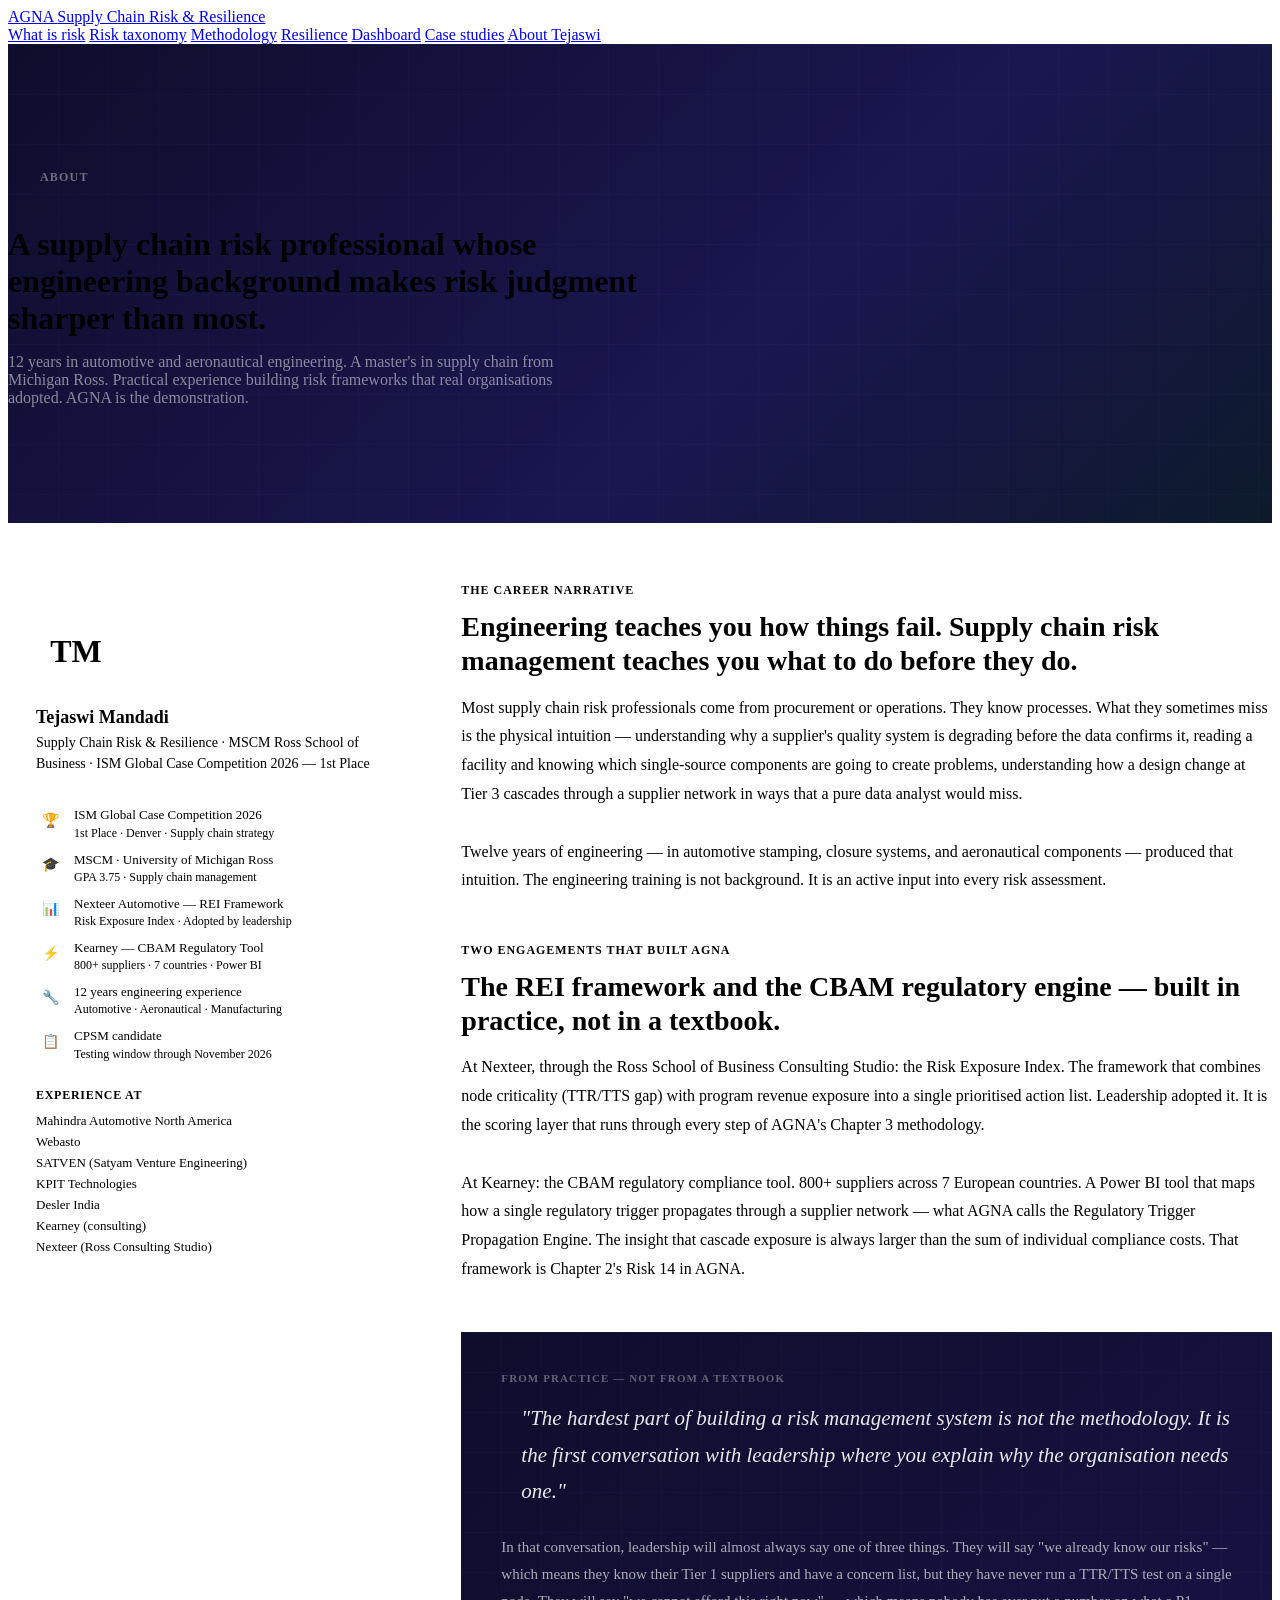
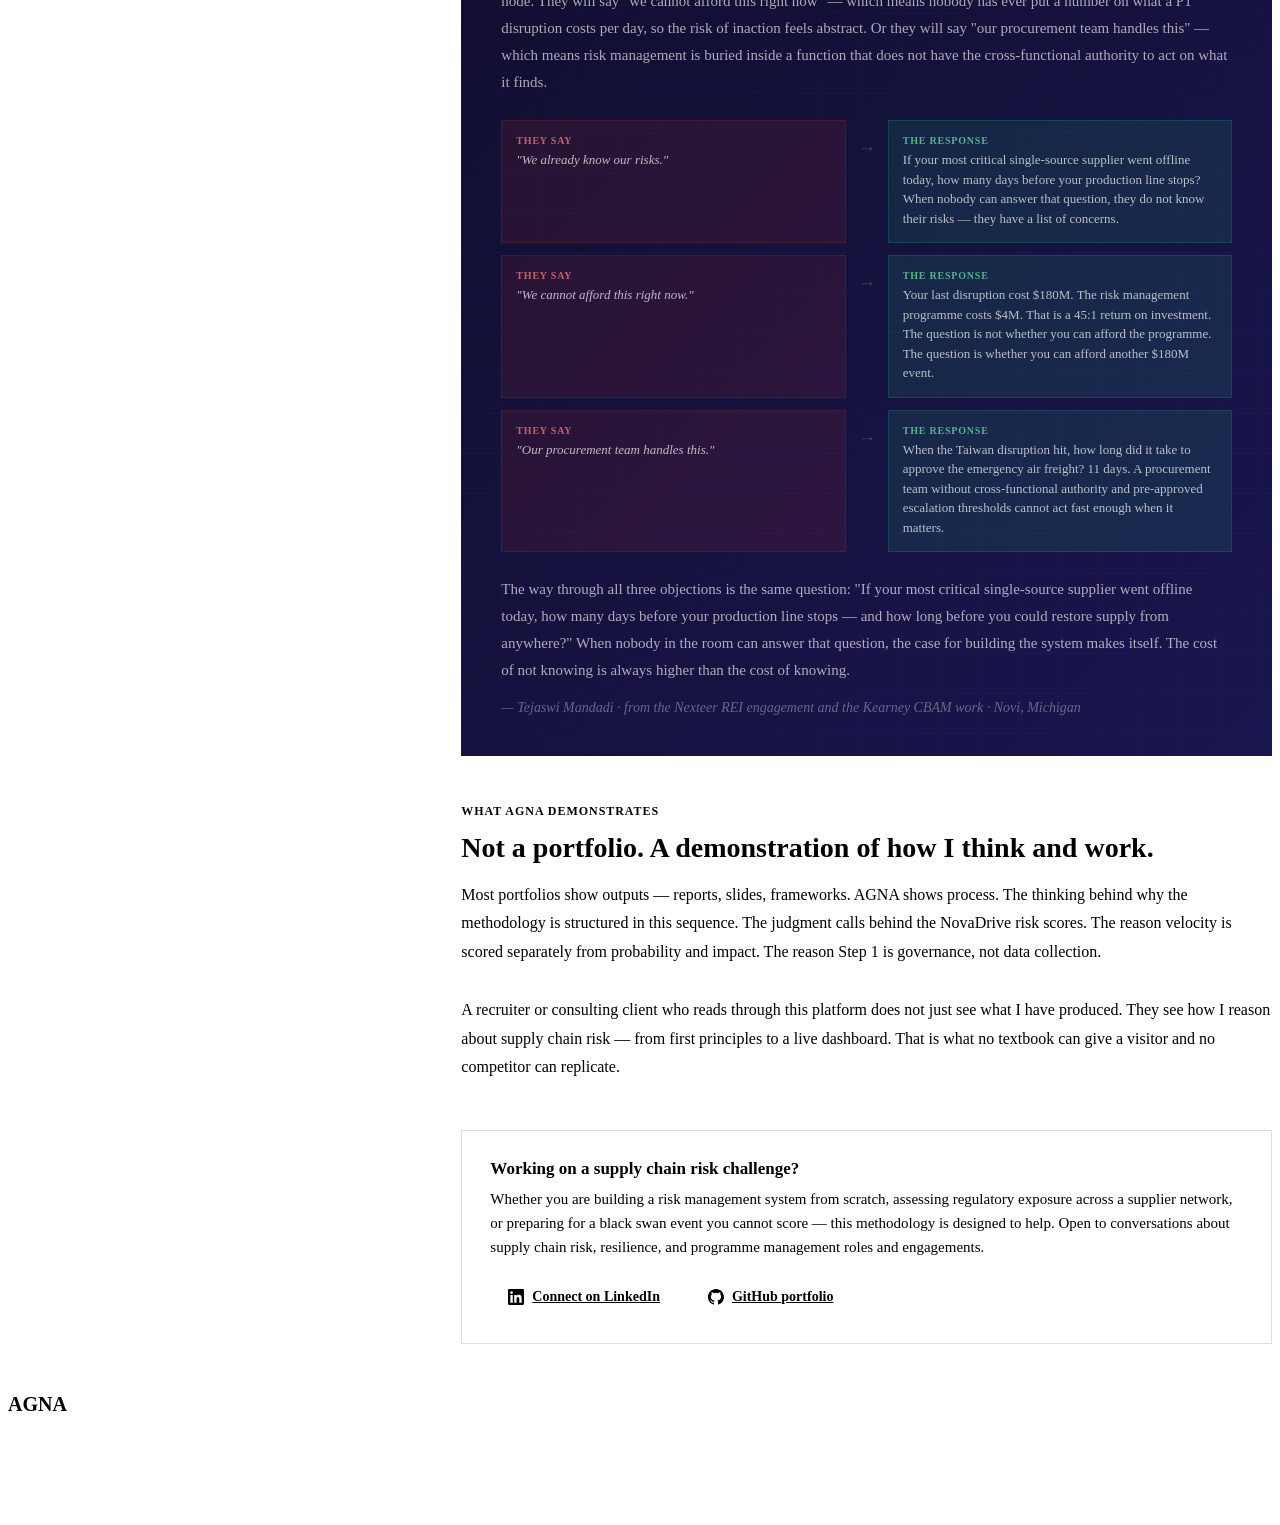
==== about.html @ 082e3479 "Add files via upload" ====
<!DOCTYPE html>
<html lang="en">
<head>
<meta charset="UTF-8">
<meta name="viewport" content="width=device-width, initial-scale=1.0">
<title>About Tejaswi — AGNA</title>
<link rel="preconnect" href="https://fonts.googleapis.com">
<link href="https://fonts.googleapis.com/css2?family=Inter:wght@300;400;500;600;700;800&display=swap" rel="stylesheet">
<link rel="stylesheet" href="../css/style.css">
<style>
.about-hero{background:linear-gradient(135deg,#0F0D2B 0%,#1A1650 60%,#0D1A2B 100%);padding:120px 0 100px;position:relative;overflow:hidden;}
.about-hero::before{content:'';position:absolute;inset:0;background-image:linear-gradient(rgba(83,74,183,0.06) 1px,transparent 1px),linear-gradient(90deg,rgba(83,74,183,0.06) 1px,transparent 1px);background-size:50px 50px;}
.about-layout{display:grid;grid-template-columns:1fr 2fr;gap:48px;align-items:start;}
.profile-card{background:var(--white);border:1px solid var(--border);border-radius:var(--radius-xl);padding:28px;position:sticky;top:80px;}
.profile-avatar{width:80px;height:80px;border-radius:50%;background:linear-gradient(135deg,var(--purple),var(--teal));display:flex;align-items:center;justify-content:center;font-size:2rem;font-weight:700;color:var(--white);margin-bottom:16px;}
.profile-name{font-size:1.125rem;font-weight:800;color:var(--gray-dk);margin-bottom:4px;}
.profile-title{font-size:0.875rem;color:var(--gray);margin-bottom:16px;line-height:1.5;}
.cred-item{display:flex;gap:10px;align-items:flex-start;margin-bottom:10px;}
.cred-icon{width:28px;height:28px;border-radius:var(--radius-sm);display:flex;align-items:center;justify-content:center;font-size:0.875rem;flex-shrink:0;}
.cred-text{font-size:0.8125rem;color:var(--gray-dk);line-height:1.4;}
.cred-sub{font-size:0.75rem;color:var(--gray);margin-top:1px;}
.content-section{margin-bottom:48px;}
.content-section-label{font-size:0.75rem;font-weight:700;letter-spacing:0.08em;text-transform:uppercase;color:var(--purple);margin-bottom:12px;}
.content-section-title{font-size:clamp(1.25rem,2.5vw,1.75rem);font-weight:700;color:var(--gray-dk);margin-bottom:16px;line-height:1.2;}
.content-body{font-size:1rem;color:var(--gray);line-height:1.8;}
.experience-block{background:linear-gradient(135deg,#0F0D2B,#1A1650);border-radius:var(--radius-xl);padding:40px;margin:48px 0;position:relative;overflow:hidden;}
.experience-block::before{content:'';position:absolute;inset:0;background-image:linear-gradient(rgba(83,74,183,0.06) 1px,transparent 1px),linear-gradient(90deg,rgba(83,74,183,0.06) 1px,transparent 1px);background-size:40px 40px;}
.exp-inner{position:relative;z-index:2;}
.exp-eyebrow{font-size:0.6875rem;font-weight:700;letter-spacing:0.1em;text-transform:uppercase;color:rgba(255,255,255,0.35);margin-bottom:16px;}
.exp-quote{font-size:clamp(1rem,2vw,1.3125rem);color:rgba(255,255,255,0.9);line-height:1.75;font-style:italic;margin-bottom:24px;border-left:3px solid var(--purple);padding-left:20px;}
.exp-body{font-size:0.9375rem;color:rgba(255,255,255,0.65);line-height:1.8;margin-bottom:16px;}
.exp-sig{font-size:0.875rem;color:rgba(255,255,255,0.35);font-style:italic;}
.objection-grid{display:grid;grid-template-columns:1fr;gap:12px;margin:24px 0;}
.obj-row{display:flex;gap:12px;}
.obj-q{flex:1;background:rgba(163,45,45,0.15);border:1px solid rgba(163,45,45,0.25);border-radius:var(--radius-md);padding:14px;}
.obj-q-label{font-size:0.625rem;font-weight:700;color:rgba(244,116,116,0.8);text-transform:uppercase;letter-spacing:0.08em;margin-bottom:4px;}
.obj-q-text{font-size:0.8125rem;color:rgba(255,255,255,0.7);font-style:italic;line-height:1.5;}
.obj-arrow{font-size:1.125rem;color:rgba(255,255,255,0.2);flex-shrink:0;margin-top:18px;}
.obj-a{flex:1;background:rgba(29,158,117,0.15);border:1px solid rgba(29,158,117,0.25);border-radius:var(--radius-md);padding:14px;}
.obj-a-label{font-size:0.625rem;font-weight:700;color:rgba(95,217,160,0.8);text-transform:uppercase;letter-spacing:0.08em;margin-bottom:4px;}
.obj-a-text{font-size:0.8125rem;color:rgba(255,255,255,0.7);line-height:1.5;}
.contact-card{background:var(--purple-lt);border:1px solid rgba(83,74,183,0.2);border-radius:var(--radius-lg);padding:28px;margin-top:32px;}
.contact-title{font-size:1.0625rem;font-weight:700;color:var(--purple-dk);margin-bottom:8px;}
.contact-body{font-size:0.9375rem;color:var(--purple);margin-bottom:20px;line-height:1.6;}
.contact-links{display:flex;gap:12px;flex-wrap:wrap;}
.contact-link{display:inline-flex;align-items:center;gap:8px;padding:10px 18px;border-radius:var(--radius-md);font-size:0.875rem;font-weight:600;transition:var(--transition);}
.contact-link-li{background:var(--purple);color:var(--white);}
.contact-link-li:hover{background:var(--purple-dk);color:var(--white);transform:translateY(-2px);}
.contact-link-gh{background:var(--white);color:var(--gray-dk);border:1px solid var(--border);}
.contact-link-gh:hover{background:var(--gray-lt);transform:translateY(-2px);}
@media(max-width:900px){.about-layout{grid-template-columns:1fr;}.profile-card{position:static;}}
@media(max-width:768px){.obj-row{flex-direction:column;}}
</style>
</head>
<body>
<nav class="nav">
  <div class="nav-inner">
    <a href="../index.html" class="nav-logo">AGNA <span>Supply Chain Risk & Resilience</span></a>
    <div class="nav-links">
      <a href="what-is-risk.html" class="nav-link">What is risk</a>
      <a href="risk-taxonomy.html" class="nav-link">Risk taxonomy</a>
      <a href="methodology.html" class="nav-link">Methodology</a>
      <a href="resilience.html" class="nav-link">Resilience</a>
      <a href="dashboard.html" class="nav-link">Dashboard</a>
      <a href="case-studies.html" class="nav-link">Case studies</a>
      <a href="about.html" class="nav-cta active" style="background:var(--purple-dk);">About Tejaswi</a>
    </div>
  </div>
</nav>

<div class="about-hero">
  <div class="container" style="position:relative;z-index:2;">
    <div style="display:inline-flex;align-items:center;gap:8px;font-size:0.75rem;font-weight:600;letter-spacing:0.1em;text-transform:uppercase;color:rgba(255,255,255,0.4);margin-bottom:20px;">
      <span style="width:24px;height:1px;background:var(--purple);display:inline-block;"></span>About<span style="width:24px;height:1px;background:var(--purple);display:inline-block;"></span>
    </div>
    <h1 class="headline" style="color:var(--white);margin-bottom:16px;max-width:640px;">A supply chain risk professional whose engineering background makes risk judgment sharper than most.</h1>
    <p class="body-lg" style="color:rgba(255,255,255,0.5);max-width:600px;">12 years in automotive and aeronautical engineering. A master's in supply chain from Michigan Ross. Practical experience building risk frameworks that real organisations adopted. AGNA is the demonstration.</p>
  </div>
</div>

<div class="section" style="padding-top:60px;">
<div class="container">
<div class="about-layout">

  <!-- Profile sidebar -->
  <div>
    <div class="profile-card">
      <div class="profile-avatar">TM</div>
      <div class="profile-name">Tejaswi Mandadi</div>
      <div class="profile-title">Supply Chain Risk & Resilience · MSCM Ross School of Business · ISM Global Case Competition 2026 — 1st Place</div>

      <div style="border-top:1px solid var(--border);padding-top:16px;margin-bottom:4px;">
        <div class="cred-item">
          <div class="cred-icon" style="background:var(--purple-lt);">🏆</div>
          <div><div class="cred-text">ISM Global Case Competition 2026</div><div class="cred-sub">1st Place · Denver · Supply chain strategy</div></div>
        </div>
        <div class="cred-item">
          <div class="cred-icon" style="background:var(--blue-lt);">🎓</div>
          <div><div class="cred-text">MSCM · University of Michigan Ross</div><div class="cred-sub">GPA 3.75 · Supply chain management</div></div>
        </div>
        <div class="cred-item">
          <div class="cred-icon" style="background:var(--teal-lt);">📊</div>
          <div><div class="cred-text">Nexteer Automotive — REI Framework</div><div class="cred-sub">Risk Exposure Index · Adopted by leadership</div></div>
        </div>
        <div class="cred-item">
          <div class="cred-icon" style="background:var(--amber-lt);">⚡</div>
          <div><div class="cred-text">Kearney — CBAM Regulatory Tool</div><div class="cred-sub">800+ suppliers · 7 countries · Power BI</div></div>
        </div>
        <div class="cred-item">
          <div class="cred-icon" style="background:var(--coral-lt);">🔧</div>
          <div><div class="cred-text">12 years engineering experience</div><div class="cred-sub">Automotive · Aeronautical · Manufacturing</div></div>
        </div>
        <div class="cred-item">
          <div class="cred-icon" style="background:var(--gray-lt);">📋</div>
          <div><div class="cred-text">CPSM candidate</div><div class="cred-sub">Testing window through November 2026</div></div>
        </div>
      </div>

      <div style="border-top:1px solid var(--border);padding-top:16px;margin-top:4px;">
        <div style="font-size:0.75rem;font-weight:600;letter-spacing:0.06em;text-transform:uppercase;color:var(--gray);margin-bottom:10px;">Experience at</div>
        <div style="display:flex;flex-direction:column;gap:5px;">
          <div style="font-size:0.8125rem;color:var(--gray-dk);">Mahindra Automotive North America</div>
          <div style="font-size:0.8125rem;color:var(--gray-dk);">Webasto</div>
          <div style="font-size:0.8125rem;color:var(--gray-dk);">SATVEN (Satyam Venture Engineering)</div>
          <div style="font-size:0.8125rem;color:var(--gray-dk);">KPIT Technologies</div>
          <div style="font-size:0.8125rem;color:var(--gray-dk);">Desler India</div>
          <div style="font-size:0.8125rem;color:var(--purple);">Kearney (consulting)</div>
          <div style="font-size:0.8125rem;color:var(--purple);">Nexteer (Ross Consulting Studio)</div>
        </div>
      </div>
    </div>
  </div>

  <!-- Main content -->
  <div>
    <div class="content-section fade-up">
      <div class="content-section-label">The career narrative</div>
      <div class="content-section-title">Engineering teaches you how things fail. Supply chain risk management teaches you what to do before they do.</div>
      <div class="content-body">
        Most supply chain risk professionals come from procurement or operations. They know processes. What they sometimes miss is the physical intuition — understanding why a supplier's quality system is degrading before the data confirms it, reading a facility and knowing which single-source components are going to create problems, understanding how a design change at Tier 3 cascades through a supplier network in ways that a pure data analyst would miss.<br><br>
        Twelve years of engineering — in automotive stamping, closure systems, and aeronautical components — produced that intuition. The engineering training is not background. It is an active input into every risk assessment.
      </div>
    </div>

    <div class="content-section fade-up" data-delay="100">
      <div class="content-section-label">Two engagements that built AGNA</div>
      <div class="content-section-title">The REI framework and the CBAM regulatory engine — built in practice, not in a textbook.</div>
      <div class="content-body">
        At Nexteer, through the Ross School of Business Consulting Studio: the Risk Exposure Index. The framework that combines node criticality (TTR/TTS gap) with program revenue exposure into a single prioritised action list. Leadership adopted it. It is the scoring layer that runs through every step of AGNA's Chapter 3 methodology.<br><br>
        At Kearney: the CBAM regulatory compliance tool. 800+ suppliers across 7 European countries. A Power BI tool that maps how a single regulatory trigger propagates through a supplier network — what AGNA calls the Regulatory Trigger Propagation Engine. The insight that cascade exposure is always larger than the sum of individual compliance costs. That framework is Chapter 2's Risk 14 in AGNA.
      </div>
    </div>

    <!-- The experience section — your voice -->
    <div class="experience-block fade-up" data-delay="200">
      <div class="exp-inner">
        <div class="exp-eyebrow">From practice — not from a textbook</div>
        <div class="exp-quote">"The hardest part of building a risk management system is not the methodology. It is the first conversation with leadership where you explain why the organisation needs one."</div>
        <div class="exp-body">
          In that conversation, leadership will almost always say one of three things. They will say "we already know our risks" — which means they know their Tier 1 suppliers and have a concern list, but they have never run a TTR/TTS test on a single node. They will say "we cannot afford this right now" — which means nobody has ever put a number on what a P1 disruption costs per day, so the risk of inaction feels abstract. Or they will say "our procurement team handles this" — which means risk management is buried inside a function that does not have the cross-functional authority to act on what it finds.
        </div>

        <div class="objection-grid">
          <div class="obj-row">
            <div class="obj-q"><div class="obj-q-label">They say</div><div class="obj-q-text">"We already know our risks."</div></div>
            <div class="obj-arrow">→</div>
            <div class="obj-a"><div class="obj-a-label">The response</div><div class="obj-a-text">If your most critical single-source supplier went offline today, how many days before your production line stops? When nobody can answer that question, they do not know their risks — they have a list of concerns.</div></div>
          </div>
          <div class="obj-row">
            <div class="obj-q"><div class="obj-q-label">They say</div><div class="obj-q-text">"We cannot afford this right now."</div></div>
            <div class="obj-arrow">→</div>
            <div class="obj-a"><div class="obj-a-label">The response</div><div class="obj-a-text">Your last disruption cost $180M. The risk management programme costs $4M. That is a 45:1 return on investment. The question is not whether you can afford the programme. The question is whether you can afford another $180M event.</div></div>
          </div>
          <div class="obj-row">
            <div class="obj-q"><div class="obj-q-label">They say</div><div class="obj-q-text">"Our procurement team handles this."</div></div>
            <div class="obj-arrow">→</div>
            <div class="obj-a"><div class="obj-a-label">The response</div><div class="obj-a-text">When the Taiwan disruption hit, how long did it take to approve the emergency air freight? 11 days. A procurement team without cross-functional authority and pre-approved escalation thresholds cannot act fast enough when it matters.</div></div>
          </div>
        </div>

        <div class="exp-body">
          The way through all three objections is the same question: "If your most critical single-source supplier went offline today, how many days before your production line stops — and how long before you could restore supply from anywhere?" When nobody in the room can answer that question, the case for building the system makes itself. The cost of not knowing is always higher than the cost of knowing.
        </div>
        <div class="exp-sig">— Tejaswi Mandadi · from the Nexteer REI engagement and the Kearney CBAM work · Novi, Michigan</div>
      </div>
    </div>

    <!-- What AGNA demonstrates -->
    <div class="content-section fade-up">
      <div class="content-section-label">What AGNA demonstrates</div>
      <div class="content-section-title">Not a portfolio. A demonstration of how I think and work.</div>
      <div class="content-body">
        Most portfolios show outputs — reports, slides, frameworks. AGNA shows process. The thinking behind why the methodology is structured in this sequence. The judgment calls behind the NovaDrive risk scores. The reason velocity is scored separately from probability and impact. The reason Step 1 is governance, not data collection.<br><br>
        A recruiter or consulting client who reads through this platform does not just see what I have produced. They see how I reason about supply chain risk — from first principles to a live dashboard. That is what no textbook can give a visitor and no competitor can replicate.
      </div>
    </div>

    <!-- Contact -->
    <div class="contact-card fade-up">
      <div class="contact-title">Working on a supply chain risk challenge?</div>
      <div class="contact-body">Whether you are building a risk management system from scratch, assessing regulatory exposure across a supplier network, or preparing for a black swan event you cannot score — this methodology is designed to help. Open to conversations about supply chain risk, resilience, and programme management roles and engagements.</div>
      <div class="contact-links">
        <a href="https://www.linkedin.com/in/tejaswimandadi" target="_blank" class="contact-link contact-link-li">
          <svg width="16" height="16" viewBox="0 0 24 24" fill="currentColor"><path d="M20.447 20.452h-3.554v-5.569c0-1.328-.027-3.037-1.852-3.037-1.853 0-2.136 1.445-2.136 2.939v5.667H9.351V9h3.414v1.561h.046c.477-.9 1.637-1.85 3.37-1.85 3.601 0 4.267 2.37 4.267 5.455v6.286zM5.337 7.433c-1.144 0-2.063-.926-2.063-2.065 0-1.138.92-2.063 2.063-2.063 1.14 0 2.064.925 2.064 2.063 0 1.139-.925 2.065-2.064 2.065zm1.782 13.019H3.555V9h3.564v11.452zM22.225 0H1.771C.792 0 0 .774 0 1.729v20.542C0 23.227.792 24 1.771 24h20.451C23.2 24 24 23.227 24 22.271V1.729C24 .774 23.2 0 22.222 0h.003z"/></svg>
          Connect on LinkedIn
        </a>
        <a href="https://tejaswismandadi.github.io" target="_blank" class="contact-link contact-link-gh">
          <svg width="16" height="16" viewBox="0 0 24 24" fill="currentColor"><path d="M12 0C5.374 0 0 5.373 0 12c0 5.302 3.438 9.8 8.207 11.387.599.111.793-.261.793-.577v-2.234c-3.338.726-4.033-1.416-4.033-1.416-.546-1.387-1.333-1.756-1.333-1.756-1.089-.745.083-.729.083-.729 1.205.084 1.839 1.237 1.839 1.237 1.07 1.834 2.807 1.304 3.492.997.107-.775.418-1.305.762-1.604-2.665-.305-5.467-1.334-5.467-5.931 0-1.311.469-2.381 1.236-3.221-.124-.303-.535-1.524.117-3.176 0 0 1.008-.322 3.301 1.23A11.509 11.509 0 0112 5.803c1.02.005 2.047.138 3.006.404 2.291-1.552 3.297-1.23 3.297-1.23.653 1.653.242 2.874.118 3.176.77.84 1.235 1.911 1.235 3.221 0 4.609-2.807 5.624-5.479 5.921.43.372.823 1.102.823 2.222v3.293c0 .319.192.694.801.576C20.566 21.797 24 17.3 24 12c0-6.627-5.373-12-12-12z"/></svg>
          GitHub portfolio
        </a>
      </div>
    </div>

  </div>
</div>
</div>
</div>

<footer style="background:var(--black);padding:48px 0;border-top:1px solid rgba(255,255,255,0.06);">
  <div class="container">
    <div class="flex-between" style="flex-wrap:wrap;gap:24px;">
      <div>
        <div style="font-size:1.25rem;font-weight:800;color:var(--white);margin-bottom:6px;">AGNA</div>
        <div style="font-size:0.875rem;color:rgba(255,255,255,0.35);">Supply Chain Risk & Resilience Methodology · Tejaswi Mandadi</div>
      </div>
      <div style="display:flex;gap:24px;flex-wrap:wrap;">
        <a href="what-is-risk.html" style="font-size:0.875rem;color:rgba(255,255,255,0.4);">What is risk</a>
        <a href="risk-taxonomy.html" style="font-size:0.875rem;color:rgba(255,255,255,0.4);">Risk taxonomy</a>
        <a href="methodology.html" style="font-size:0.875rem;color:rgba(255,255,255,0.4);">Methodology</a>
        <a href="resilience.html" style="font-size:0.875rem;color:rgba(255,255,255,0.4);">Resilience</a>
        <a href="dashboard.html" style="font-size:0.875rem;color:rgba(255,255,255,0.4);">Dashboard</a>
        <a href="case-studies.html" style="font-size:0.875rem;color:rgba(255,255,255,0.4);">Case studies</a>
      </div>
      <div style="font-size:0.75rem;color:rgba(255,255,255,0.2);">© 2026 · tejaswismandadi.github.io</div>
    </div>
  </div>
</footer>

<script src="../js/main.js"></script>
</body>
</html>
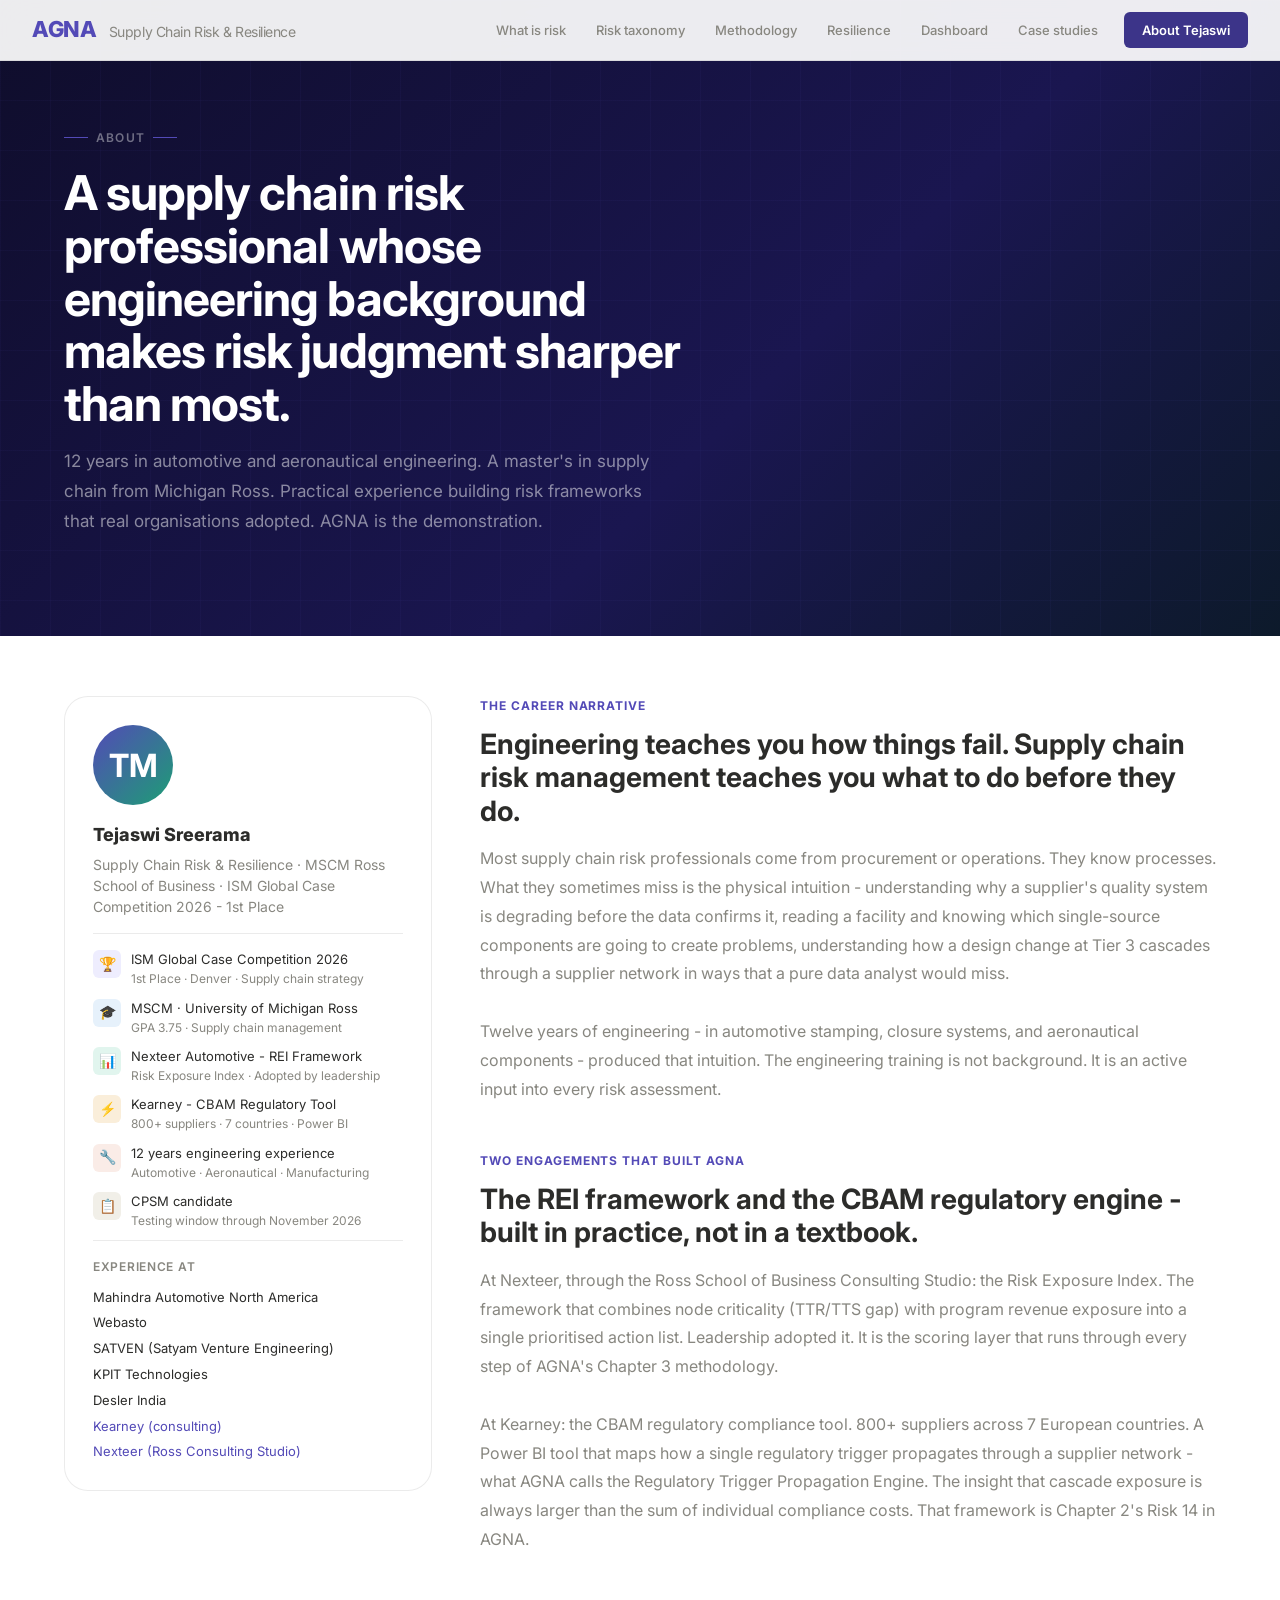
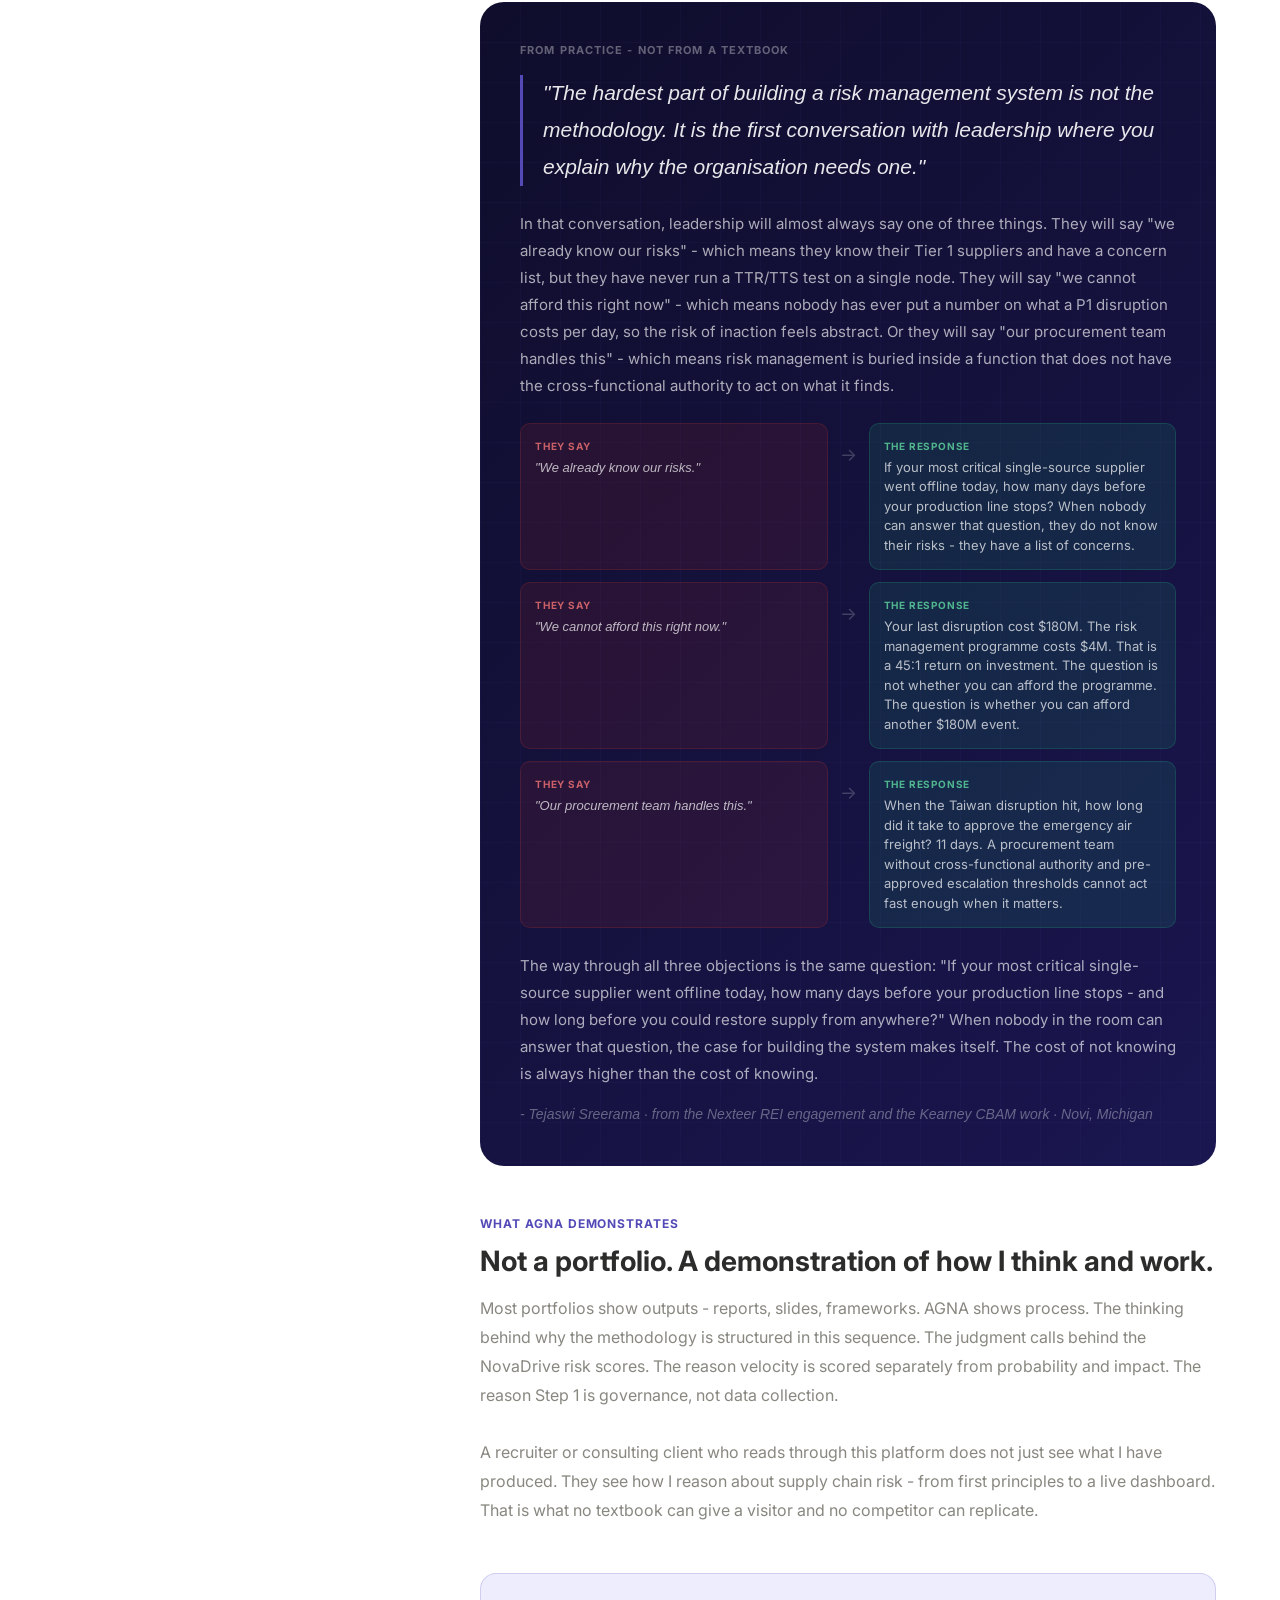
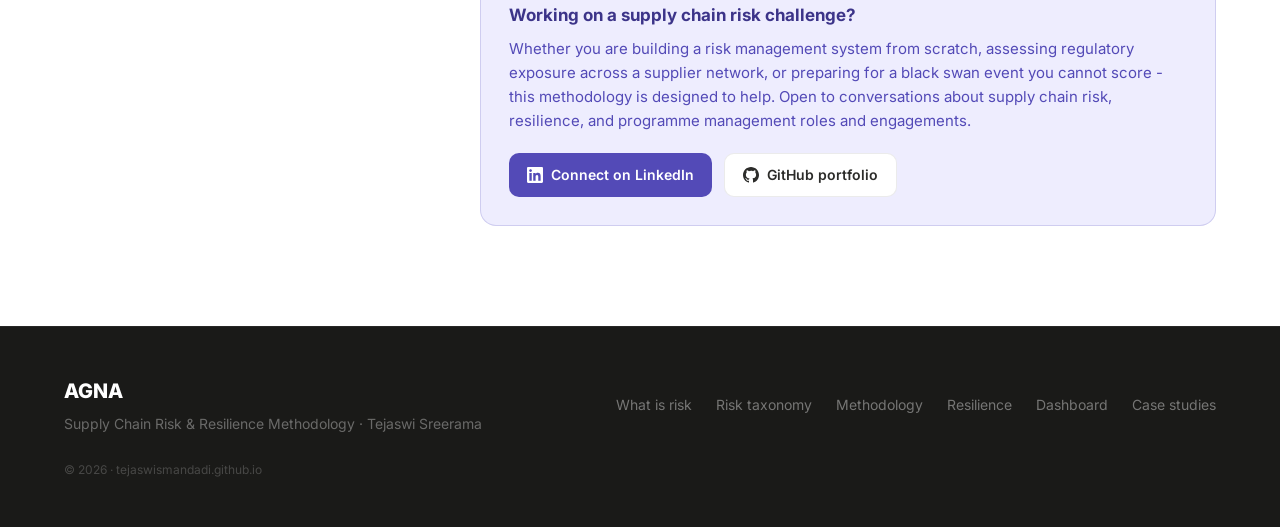
==== commit ffd7361f: "Add files via upload" ====
--- a/about.html
+++ b/about.html
@@ -3,10 +3,10 @@
 <head>
 <meta charset="UTF-8">
 <meta name="viewport" content="width=device-width, initial-scale=1.0">
-<title>About Tejaswi — AGNA</title>
+<title>About Tejaswi - AGNA</title>
 <link rel="preconnect" href="https://fonts.googleapis.com">
 <link href="https://fonts.googleapis.com/css2?family=Inter:wght@300;400;500;600;700;800&display=swap" rel="stylesheet">
-<link rel="stylesheet" href="../css/style.css">
+<link rel="stylesheet" href="style.css">
 <style>
 .about-hero{background:linear-gradient(135deg,#0F0D2B 0%,#1A1650 60%,#0D1A2B 100%);padding:120px 0 100px;position:relative;overflow:hidden;}
 .about-hero::before{content:'';position:absolute;inset:0;background-image:linear-gradient(rgba(83,74,183,0.06) 1px,transparent 1px),linear-gradient(90deg,rgba(83,74,183,0.06) 1px,transparent 1px);background-size:50px 50px;}
@@ -55,7 +55,7 @@
 <body>
 <nav class="nav">
   <div class="nav-inner">
-    <a href="../index.html" class="nav-logo">AGNA <span>Supply Chain Risk & Resilience</span></a>
+    <a href="index.html" class="nav-logo">AGNA <span>Supply Chain Risk & Resilience</span></a>
     <div class="nav-links">
       <a href="what-is-risk.html" class="nav-link">What is risk</a>
       <a href="risk-taxonomy.html" class="nav-link">Risk taxonomy</a>
@@ -86,8 +86,8 @@
   <div>
     <div class="profile-card">
       <div class="profile-avatar">TM</div>
-      <div class="profile-name">Tejaswi Mandadi</div>
-      <div class="profile-title">Supply Chain Risk & Resilience · MSCM Ross School of Business · ISM Global Case Competition 2026 — 1st Place</div>
+      <div class="profile-name">Tejaswi Sreerama</div>
+      <div class="profile-title">Supply Chain Risk & Resilience · MSCM Ross School of Business · ISM Global Case Competition 2026 - 1st Place</div>
 
       <div style="border-top:1px solid var(--border);padding-top:16px;margin-bottom:4px;">
         <div class="cred-item">
@@ -100,11 +100,11 @@
         </div>
         <div class="cred-item">
           <div class="cred-icon" style="background:var(--teal-lt);">📊</div>
-          <div><div class="cred-text">Nexteer Automotive — REI Framework</div><div class="cred-sub">Risk Exposure Index · Adopted by leadership</div></div>
+          <div><div class="cred-text">Nexteer Automotive - REI Framework</div><div class="cred-sub">Risk Exposure Index · Adopted by leadership</div></div>
         </div>
         <div class="cred-item">
           <div class="cred-icon" style="background:var(--amber-lt);">⚡</div>
-          <div><div class="cred-text">Kearney — CBAM Regulatory Tool</div><div class="cred-sub">800+ suppliers · 7 countries · Power BI</div></div>
+          <div><div class="cred-text">Kearney - CBAM Regulatory Tool</div><div class="cred-sub">800+ suppliers · 7 countries · Power BI</div></div>
         </div>
         <div class="cred-item">
           <div class="cred-icon" style="background:var(--coral-lt);">🔧</div>
@@ -137,34 +137,34 @@
       <div class="content-section-label">The career narrative</div>
       <div class="content-section-title">Engineering teaches you how things fail. Supply chain risk management teaches you what to do before they do.</div>
       <div class="content-body">
-        Most supply chain risk professionals come from procurement or operations. They know processes. What they sometimes miss is the physical intuition — understanding why a supplier's quality system is degrading before the data confirms it, reading a facility and knowing which single-source components are going to create problems, understanding how a design change at Tier 3 cascades through a supplier network in ways that a pure data analyst would miss.<br><br>
-        Twelve years of engineering — in automotive stamping, closure systems, and aeronautical components — produced that intuition. The engineering training is not background. It is an active input into every risk assessment.
+        Most supply chain risk professionals come from procurement or operations. They know processes. What they sometimes miss is the physical intuition - understanding why a supplier's quality system is degrading before the data confirms it, reading a facility and knowing which single-source components are going to create problems, understanding how a design change at Tier 3 cascades through a supplier network in ways that a pure data analyst would miss.<br><br>
+        Twelve years of engineering - in automotive stamping, closure systems, and aeronautical components - produced that intuition. The engineering training is not background. It is an active input into every risk assessment.
       </div>
     </div>
 
     <div class="content-section fade-up" data-delay="100">
       <div class="content-section-label">Two engagements that built AGNA</div>
-      <div class="content-section-title">The REI framework and the CBAM regulatory engine — built in practice, not in a textbook.</div>
+      <div class="content-section-title">The REI framework and the CBAM regulatory engine - built in practice, not in a textbook.</div>
       <div class="content-body">
         At Nexteer, through the Ross School of Business Consulting Studio: the Risk Exposure Index. The framework that combines node criticality (TTR/TTS gap) with program revenue exposure into a single prioritised action list. Leadership adopted it. It is the scoring layer that runs through every step of AGNA's Chapter 3 methodology.<br><br>
-        At Kearney: the CBAM regulatory compliance tool. 800+ suppliers across 7 European countries. A Power BI tool that maps how a single regulatory trigger propagates through a supplier network — what AGNA calls the Regulatory Trigger Propagation Engine. The insight that cascade exposure is always larger than the sum of individual compliance costs. That framework is Chapter 2's Risk 14 in AGNA.
-      </div>
-    </div>
-
-    <!-- The experience section — your voice -->
+        At Kearney: the CBAM regulatory compliance tool. 800+ suppliers across 7 European countries. A Power BI tool that maps how a single regulatory trigger propagates through a supplier network - what AGNA calls the Regulatory Trigger Propagation Engine. The insight that cascade exposure is always larger than the sum of individual compliance costs. That framework is Chapter 2's Risk 14 in AGNA.
+      </div>
+    </div>
+
+    <!-- The experience section - your voice -->
     <div class="experience-block fade-up" data-delay="200">
       <div class="exp-inner">
-        <div class="exp-eyebrow">From practice — not from a textbook</div>
+        <div class="exp-eyebrow">From practice - not from a textbook</div>
         <div class="exp-quote">"The hardest part of building a risk management system is not the methodology. It is the first conversation with leadership where you explain why the organisation needs one."</div>
         <div class="exp-body">
-          In that conversation, leadership will almost always say one of three things. They will say "we already know our risks" — which means they know their Tier 1 suppliers and have a concern list, but they have never run a TTR/TTS test on a single node. They will say "we cannot afford this right now" — which means nobody has ever put a number on what a P1 disruption costs per day, so the risk of inaction feels abstract. Or they will say "our procurement team handles this" — which means risk management is buried inside a function that does not have the cross-functional authority to act on what it finds.
+          In that conversation, leadership will almost always say one of three things. They will say "we already know our risks" - which means they know their Tier 1 suppliers and have a concern list, but they have never run a TTR/TTS test on a single node. They will say "we cannot afford this right now" - which means nobody has ever put a number on what a P1 disruption costs per day, so the risk of inaction feels abstract. Or they will say "our procurement team handles this" - which means risk management is buried inside a function that does not have the cross-functional authority to act on what it finds.
         </div>
 
         <div class="objection-grid">
           <div class="obj-row">
             <div class="obj-q"><div class="obj-q-label">They say</div><div class="obj-q-text">"We already know our risks."</div></div>
             <div class="obj-arrow">→</div>
-            <div class="obj-a"><div class="obj-a-label">The response</div><div class="obj-a-text">If your most critical single-source supplier went offline today, how many days before your production line stops? When nobody can answer that question, they do not know their risks — they have a list of concerns.</div></div>
+            <div class="obj-a"><div class="obj-a-label">The response</div><div class="obj-a-text">If your most critical single-source supplier went offline today, how many days before your production line stops? When nobody can answer that question, they do not know their risks - they have a list of concerns.</div></div>
           </div>
           <div class="obj-row">
             <div class="obj-q"><div class="obj-q-label">They say</div><div class="obj-q-text">"We cannot afford this right now."</div></div>
@@ -179,9 +179,9 @@
         </div>
 
         <div class="exp-body">
-          The way through all three objections is the same question: "If your most critical single-source supplier went offline today, how many days before your production line stops — and how long before you could restore supply from anywhere?" When nobody in the room can answer that question, the case for building the system makes itself. The cost of not knowing is always higher than the cost of knowing.
-        </div>
-        <div class="exp-sig">— Tejaswi Mandadi · from the Nexteer REI engagement and the Kearney CBAM work · Novi, Michigan</div>
+          The way through all three objections is the same question: "If your most critical single-source supplier went offline today, how many days before your production line stops - and how long before you could restore supply from anywhere?" When nobody in the room can answer that question, the case for building the system makes itself. The cost of not knowing is always higher than the cost of knowing.
+        </div>
+        <div class="exp-sig">- Tejaswi Sreerama · from the Nexteer REI engagement and the Kearney CBAM work · Novi, Michigan</div>
       </div>
     </div>
 
@@ -190,15 +190,15 @@
       <div class="content-section-label">What AGNA demonstrates</div>
       <div class="content-section-title">Not a portfolio. A demonstration of how I think and work.</div>
       <div class="content-body">
-        Most portfolios show outputs — reports, slides, frameworks. AGNA shows process. The thinking behind why the methodology is structured in this sequence. The judgment calls behind the NovaDrive risk scores. The reason velocity is scored separately from probability and impact. The reason Step 1 is governance, not data collection.<br><br>
-        A recruiter or consulting client who reads through this platform does not just see what I have produced. They see how I reason about supply chain risk — from first principles to a live dashboard. That is what no textbook can give a visitor and no competitor can replicate.
+        Most portfolios show outputs - reports, slides, frameworks. AGNA shows process. The thinking behind why the methodology is structured in this sequence. The judgment calls behind the NovaDrive risk scores. The reason velocity is scored separately from probability and impact. The reason Step 1 is governance, not data collection.<br><br>
+        A recruiter or consulting client who reads through this platform does not just see what I have produced. They see how I reason about supply chain risk - from first principles to a live dashboard. That is what no textbook can give a visitor and no competitor can replicate.
       </div>
     </div>
 
     <!-- Contact -->
     <div class="contact-card fade-up">
       <div class="contact-title">Working on a supply chain risk challenge?</div>
-      <div class="contact-body">Whether you are building a risk management system from scratch, assessing regulatory exposure across a supplier network, or preparing for a black swan event you cannot score — this methodology is designed to help. Open to conversations about supply chain risk, resilience, and programme management roles and engagements.</div>
+      <div class="contact-body">Whether you are building a risk management system from scratch, assessing regulatory exposure across a supplier network, or preparing for a black swan event you cannot score - this methodology is designed to help. Open to conversations about supply chain risk, resilience, and programme management roles and engagements.</div>
       <div class="contact-links">
         <a href="https://www.linkedin.com/in/tejaswimandadi" target="_blank" class="contact-link contact-link-li">
           <svg width="16" height="16" viewBox="0 0 24 24" fill="currentColor"><path d="M20.447 20.452h-3.554v-5.569c0-1.328-.027-3.037-1.852-3.037-1.853 0-2.136 1.445-2.136 2.939v5.667H9.351V9h3.414v1.561h.046c.477-.9 1.637-1.85 3.37-1.85 3.601 0 4.267 2.37 4.267 5.455v6.286zM5.337 7.433c-1.144 0-2.063-.926-2.063-2.065 0-1.138.92-2.063 2.063-2.063 1.14 0 2.064.925 2.064 2.063 0 1.139-.925 2.065-2.064 2.065zm1.782 13.019H3.555V9h3.564v11.452zM22.225 0H1.771C.792 0 0 .774 0 1.729v20.542C0 23.227.792 24 1.771 24h20.451C23.2 24 24 23.227 24 22.271V1.729C24 .774 23.2 0 22.222 0h.003z"/></svg>
@@ -221,7 +221,7 @@
     <div class="flex-between" style="flex-wrap:wrap;gap:24px;">
       <div>
         <div style="font-size:1.25rem;font-weight:800;color:var(--white);margin-bottom:6px;">AGNA</div>
-        <div style="font-size:0.875rem;color:rgba(255,255,255,0.35);">Supply Chain Risk & Resilience Methodology · Tejaswi Mandadi</div>
+        <div style="font-size:0.875rem;color:rgba(255,255,255,0.35);">Supply Chain Risk & Resilience Methodology · Tejaswi Sreerama</div>
       </div>
       <div style="display:flex;gap:24px;flex-wrap:wrap;">
         <a href="what-is-risk.html" style="font-size:0.875rem;color:rgba(255,255,255,0.4);">What is risk</a>
@@ -236,6 +236,6 @@
   </div>
 </footer>
 
-<script src="../js/main.js"></script>
+<script src="main.js"></script>
 </body>
 </html>
--- a/style.css
+++ b/style.css
@@ -0,0 +1,254 @@
+/* ═══════════════════════════════════════════════
+   AGNA - Supply Chain Risk & Resilience
+   Global Stylesheet
+═══════════════════════════════════════════════ */
+
+:root {
+  --purple:      #534AB7;
+  --purple-dk:   #3C3489;
+  --purple-lt:   #EEEDFE;
+  --teal:        #1D9E75;
+  --teal-dk:     #085041;
+  --teal-lt:     #E1F5EE;
+  --amber:       #EF9F27;
+  --amber-dk:    #633806;
+  --amber-lt:    #FAEEDA;
+  --coral:       #D85A30;
+  --coral-dk:    #712B13;
+  --coral-lt:    #FAECE7;
+  --blue:        #378ADD;
+  --blue-dk:     #0C447C;
+  --blue-lt:     #E6F1FB;
+  --red:         #A32D2D;
+  --red-lt:      #FCEBEB;
+  --gray:        #888780;
+  --gray-dk:     #2C2C2A;
+  --gray-lt:     #F1EFE8;
+  --white:       #FFFFFF;
+  --black:       #1A1A18;
+  --border:      rgba(0,0,0,0.08);
+  --shadow-sm:   0 1px 3px rgba(0,0,0,0.08);
+  --shadow-md:   0 4px 16px rgba(0,0,0,0.10);
+  --shadow-lg:   0 12px 40px rgba(0,0,0,0.14);
+  --radius-sm:   6px;
+  --radius-md:   10px;
+  --radius-lg:   16px;
+  --radius-xl:   24px;
+  --font:        'Inter', -apple-system, BlinkMacSystemFont, sans-serif;
+  --transition:  all 0.25s cubic-bezier(0.4, 0, 0.2, 1);
+}
+
+*,*::before,*::after{box-sizing:border-box;margin:0;padding:0;}
+html{scroll-behavior:smooth;font-size:16px;}
+body{font-family:var(--font);color:var(--gray-dk);background:var(--white);line-height:1.6;-webkit-font-smoothing:antialiased;}
+img{max-width:100%;display:block;}
+a{color:var(--purple);text-decoration:none;}
+a:hover{color:var(--purple-dk);}
+
+/* Typography */
+.display{font-size:clamp(2.5rem,6vw,5rem);font-weight:700;line-height:1.05;letter-spacing:-0.03em;}
+.headline{font-size:clamp(1.8rem,4vw,3rem);font-weight:700;line-height:1.1;letter-spacing:-0.02em;}
+.title{font-size:clamp(1.2rem,2.5vw,1.75rem);font-weight:600;line-height:1.2;}
+.subtitle{font-size:clamp(1rem,1.8vw,1.25rem);font-weight:500;line-height:1.4;}
+.body-lg{font-size:1.0625rem;line-height:1.75;}
+.body-md{font-size:0.9375rem;line-height:1.7;}
+.body-sm{font-size:0.8125rem;line-height:1.6;}
+.label{font-size:0.75rem;font-weight:600;letter-spacing:0.08em;text-transform:uppercase;}
+
+/* Layout */
+.container{max-width:1200px;margin:0 auto;padding:0 24px;}
+.container-sm{max-width:800px;margin:0 auto;padding:0 24px;}
+.container-lg{max-width:1400px;margin:0 auto;padding:0 32px;}
+.grid-2{display:grid;grid-template-columns:1fr 1fr;gap:24px;}
+.grid-3{display:grid;grid-template-columns:repeat(3,1fr);gap:20px;}
+.grid-4{display:grid;grid-template-columns:repeat(4,1fr);gap:16px;}
+.flex{display:flex;}
+.flex-center{display:flex;align-items:center;justify-content:center;}
+.flex-between{display:flex;align-items:center;justify-content:space-between;}
+.gap-8{gap:8px;}.gap-12{gap:12px;}.gap-16{gap:16px;}.gap-24{gap:24px;}
+
+/* Navigation */
+.nav{position:fixed;top:0;left:0;right:0;z-index:1000;background:rgba(255,255,255,0.92);backdrop-filter:blur(20px);-webkit-backdrop-filter:blur(20px);border-bottom:1px solid var(--border);transition:var(--transition);}
+.nav.scrolled{box-shadow:var(--shadow-sm);}
+.nav-inner{display:flex;align-items:center;justify-content:space-between;padding:0 32px;height:60px;max-width:1400px;margin:0 auto;}
+.nav-logo{font-size:1.375rem;font-weight:800;color:var(--purple);letter-spacing:-0.02em;}
+.nav-logo span{color:var(--gray);font-weight:400;font-size:0.875rem;margin-left:8px;}
+.nav-links{display:flex;align-items:center;gap:6px;}
+.nav-link{font-size:0.8125rem;font-weight:500;color:var(--gray);padding:6px 12px;border-radius:var(--radius-sm);transition:var(--transition);white-space:nowrap;}
+.nav-link:hover{color:var(--purple);background:var(--purple-lt);}
+.nav-link.active{color:var(--purple);background:var(--purple-lt);}
+.nav-cta{font-size:0.8125rem;font-weight:600;color:var(--white);background:var(--purple);padding:8px 18px;border-radius:var(--radius-sm);transition:var(--transition);margin-left:8px;}
+.nav-cta:hover{background:var(--purple-dk);color:var(--white);transform:translateY(-1px);box-shadow:var(--shadow-sm);}
+
+/* Hero */
+.hero{min-height:100vh;display:flex;align-items:center;background:linear-gradient(135deg,#0F0D2B 0%,#1A1650 40%,#0D2B1A 100%);position:relative;overflow:hidden;padding-top:60px;}
+.hero-bg-grid{position:absolute;inset:0;background-image:linear-gradient(rgba(83,74,183,0.08) 1px,transparent 1px),linear-gradient(90deg,rgba(83,74,183,0.08) 1px,transparent 1px);background-size:60px 60px;animation:gridPulse 8s ease-in-out infinite;}
+@keyframes gridPulse{0%,100%{opacity:0.4}50%{opacity:0.8}}
+.hero-glow{position:absolute;width:600px;height:600px;background:radial-gradient(circle,rgba(83,74,183,0.25) 0%,transparent 70%);top:50%;left:30%;transform:translate(-50%,-50%);animation:glowPulse 6s ease-in-out infinite;}
+.hero-glow-2{position:absolute;width:400px;height:400px;background:radial-gradient(circle,rgba(29,158,117,0.15) 0%,transparent 70%);bottom:10%;right:15%;animation:glowPulse 8s ease-in-out infinite reverse;}
+@keyframes glowPulse{0%,100%{opacity:0.6}50%{opacity:1}}
+.hero-content{position:relative;z-index:2;}
+.hero-eyebrow{display:inline-flex;align-items:center;gap:8px;font-size:0.75rem;font-weight:600;letter-spacing:0.1em;text-transform:uppercase;color:rgba(255,255,255,0.5);margin-bottom:24px;}
+.hero-title{color:var(--white);margin-bottom:24px;}
+.hero-title .accent{color:#8B82F0;}
+.hero-subtitle{color:rgba(255,255,255,0.6);max-width:580px;margin-bottom:48px;}
+.hero-cta-row{display:flex;gap:16px;flex-wrap:wrap;}
+.hero-stats{display:flex;gap:40px;margin-top:64px;padding-top:40px;border-top:1px solid rgba(255,255,255,0.1);}
+.hero-stat-val{font-size:2rem;font-weight:800;color:var(--white);line-height:1;}
+.hero-stat-lbl{font-size:0.75rem;color:rgba(255,255,255,0.4);margin-top:4px;}
+
+/* Buttons */
+.btn{display:inline-flex;align-items:center;gap:8px;font-size:0.9375rem;font-weight:600;padding:14px 28px;border-radius:var(--radius-md);border:none;cursor:pointer;transition:var(--transition);text-decoration:none;white-space:nowrap;}
+.btn-primary{background:var(--purple);color:var(--white);}
+.btn-primary:hover{background:var(--purple-dk);color:var(--white);transform:translateY(-2px);box-shadow:0 8px 24px rgba(83,74,183,0.35);}
+.btn-outline{background:transparent;color:var(--white);border:1.5px solid rgba(255,255,255,0.25);}
+.btn-outline:hover{background:rgba(255,255,255,0.08);color:var(--white);transform:translateY(-2px);}
+.btn-ghost{background:transparent;color:var(--purple);border:1.5px solid var(--purple);}
+.btn-ghost:hover{background:var(--purple-lt);transform:translateY(-2px);}
+.btn-sm{font-size:0.8125rem;padding:9px 18px;}
+.btn-lg{font-size:1.0625rem;padding:18px 36px;border-radius:var(--radius-lg);}
+
+/* Cards */
+.card{background:var(--white);border:1px solid var(--border);border-radius:var(--radius-lg);padding:28px;transition:var(--transition);position:relative;overflow:hidden;}
+.card:hover{transform:translateY(-4px);box-shadow:var(--shadow-md);border-color:rgba(83,74,183,0.2);}
+.card-sm{padding:20px;border-radius:var(--radius-md);}
+.card-dark{background:rgba(255,255,255,0.04);border-color:rgba(255,255,255,0.08);}
+.card-dark:hover{border-color:rgba(83,74,183,0.4);}
+
+/* Badges */
+.badge{display:inline-flex;align-items:center;gap:4px;font-size:0.6875rem;font-weight:600;letter-spacing:0.04em;padding:3px 9px;border-radius:20px;}
+.badge-purple{background:var(--purple-lt);color:var(--purple-dk);}
+.badge-teal{background:var(--teal-lt);color:var(--teal-dk);}
+.badge-amber{background:var(--amber-lt);color:var(--amber-dk);}
+.badge-coral{background:var(--coral-lt);color:var(--coral-dk);}
+.badge-blue{background:var(--blue-lt);color:var(--blue-dk);}
+.badge-red{background:var(--red-lt);color:var(--red);}
+.badge-gray{background:var(--gray-lt);color:var(--gray);}
+.badge-new{background:#FBEAF0;color:#72243E;border:1px solid #ED93B1;}
+.p1{background:var(--red-lt);color:var(--red);font-weight:700;}
+.p2{background:var(--amber-lt);color:var(--amber-dk);font-weight:700;}
+.p3{background:var(--teal-lt);color:var(--teal-dk);font-weight:700;}
+
+/* Sections */
+.section{padding:100px 0;}
+.section-sm{padding:60px 0;}
+.section-dark{background:var(--black);color:var(--white);}
+.section-gray{background:#F8F8F6;}
+.section-header{text-align:center;margin-bottom:64px;}
+.section-eyebrow{color:var(--purple);margin-bottom:12px;}
+.section-subtitle{color:var(--gray);max-width:560px;margin:0 auto;}
+
+/* Chapter nav */
+.chapter-nav{position:sticky;top:60px;z-index:100;background:rgba(255,255,255,0.95);backdrop-filter:blur(12px);border-bottom:1px solid var(--border);overflow-x:auto;}
+.chapter-nav-inner{display:flex;gap:0;padding:0 32px;}
+.chapter-nav-item{font-size:0.8125rem;font-weight:500;color:var(--gray);padding:14px 18px;border-bottom:2px solid transparent;cursor:pointer;white-space:nowrap;transition:var(--transition);text-decoration:none;display:block;}
+.chapter-nav-item:hover{color:var(--purple);}
+.chapter-nav-item.active{color:var(--purple);border-bottom-color:var(--purple);}
+
+/* Progress */
+.progress-bar{display:flex;gap:6px;margin-bottom:8px;}
+.progress-step{flex:1;height:3px;border-radius:2px;background:var(--gray-lt);transition:var(--transition);}
+.progress-step.done{background:var(--teal);}
+.progress-step.active{background:var(--purple);}
+
+/* Formula */
+.formula-row{display:flex;align-items:center;gap:10px;padding:16px 20px;background:var(--gray-lt);border-radius:var(--radius-md);flex-wrap:wrap;}
+.formula-box{padding:8px 16px;border-radius:var(--radius-sm);font-size:0.875rem;font-weight:600;}
+.formula-op{font-size:1.125rem;color:var(--gray);font-weight:300;}
+.formula-result{font-size:0.875rem;color:var(--gray);font-style:italic;}
+
+/* Table */
+.data-table{width:100%;border-collapse:collapse;font-size:0.875rem;}
+.data-table th{font-size:0.75rem;font-weight:600;color:var(--gray);text-transform:uppercase;letter-spacing:0.06em;padding:10px 14px;border-bottom:2px solid var(--border);text-align:left;}
+.data-table td{padding:11px 14px;border-bottom:1px solid var(--border);color:var(--gray-dk);vertical-align:middle;}
+.data-table tr:last-child td{border-bottom:none;}
+.data-table tr:hover td{background:var(--gray-lt);}
+
+/* Callout */
+.callout{padding:16px 20px;border-radius:var(--radius-md);border-left:4px solid;margin:16px 0;}
+.callout-purple{background:var(--purple-lt);border-color:var(--purple);}
+.callout-teal{background:var(--teal-lt);border-color:var(--teal);}
+.callout-amber{background:var(--amber-lt);border-color:var(--amber);}
+.callout-red{background:var(--red-lt);border-color:var(--red);}
+.callout-label{font-size:0.75rem;font-weight:700;letter-spacing:0.06em;text-transform:uppercase;margin-bottom:4px;}
+.callout-body{font-size:0.875rem;line-height:1.65;}
+
+/* Tabs */
+.tabs-row{display:flex;gap:4px;border-bottom:1px solid var(--border);margin-bottom:24px;overflow-x:auto;}
+.tab-btn{font-size:0.875rem;font-weight:500;color:var(--gray);padding:10px 16px;border-bottom:2px solid transparent;cursor:pointer;transition:var(--transition);white-space:nowrap;background:none;border-top:none;border-left:none;border-right:none;}
+.tab-btn:hover{color:var(--purple);}
+.tab-btn.active{color:var(--purple);border-bottom-color:var(--purple);}
+.tab-panel{display:none;}
+.tab-panel.active{display:block;}
+
+/* Animations */
+.fade-up{opacity:0;transform:translateY(24px);transition:opacity 0.6s ease,transform 0.6s ease;}
+.fade-up.visible{opacity:1;transform:translateY(0);}
+.fade-in{opacity:0;transition:opacity 0.6s ease;}
+.fade-in.visible{opacity:1;}
+.scale-in{opacity:0;transform:scale(0.94);transition:opacity 0.5s ease,transform 0.5s ease;}
+.scale-in.visible{opacity:1;transform:scale(1);}
+[data-delay="100"]{transition-delay:0.1s;}
+[data-delay="200"]{transition-delay:0.2s;}
+[data-delay="300"]{transition-delay:0.3s;}
+[data-delay="400"]{transition-delay:0.4s;}
+[data-delay="500"]{transition-delay:0.5s;}
+[data-delay="600"]{transition-delay:0.6s;}
+
+/* Utility */
+.text-purple{color:var(--purple);}.text-teal{color:var(--teal);}.text-amber{color:var(--amber);}
+.text-coral{color:var(--coral);}.text-red{color:var(--red);}.text-gray{color:var(--gray);}.text-white{color:var(--white);}
+.text-center{text-align:center;}.text-right{text-align:right;}
+.font-bold{font-weight:700;}.font-medium{font-weight:500;}.italic{font-style:italic;}
+.mb-4{margin-bottom:4px;}.mb-8{margin-bottom:8px;}.mb-12{margin-bottom:12px;}
+.mb-16{margin-bottom:16px;}.mb-24{margin-bottom:24px;}.mb-32{margin-bottom:32px;}.mb-48{margin-bottom:48px;}
+.mt-8{margin-top:8px;}.mt-16{margin-top:16px;}.mt-24{margin-top:24px;}.mt-48{margin-top:48px;}
+.hidden{display:none;}
+.sr-only{position:absolute;width:1px;height:1px;padding:0;margin:-1px;overflow:hidden;clip:rect(0,0,0,0);border:0;}
+
+/* Scrollbar */
+::-webkit-scrollbar{width:6px;height:6px;}
+::-webkit-scrollbar-track{background:transparent;}
+::-webkit-scrollbar-thumb{background:rgba(0,0,0,0.15);border-radius:3px;}
+::-webkit-scrollbar-thumb:hover{background:rgba(0,0,0,0.25);}
+
+/* Responsive */
+@media(max-width:1024px){.grid-4{grid-template-columns:repeat(2,1fr);}}
+@media(max-width:768px){
+  .grid-2,.grid-3,.grid-4{grid-template-columns:1fr;}
+  .nav-links{display:none;}
+  .section{padding:64px 0;}
+  .container{padding:0 16px;}
+  .chapter-nav-inner{padding:0 16px;}
+}
+@media(max-width:480px){
+  .hero-cta-row{flex-direction:column;}
+  .hero-stats{flex-direction:column;gap:20px;}
+  .formula-row{flex-direction:column;align-items:flex-start;}
+}
+
+/* Network canvas */
+.network-wrap{border-radius:var(--radius-lg);overflow:hidden;background:#0F0D2B;position:relative;}
+.network-wrap canvas{display:block;width:100%;}
+
+/* Timeline */
+.timeline{position:relative;}
+.timeline::before{content:'';position:absolute;left:20px;top:0;bottom:0;width:2px;background:linear-gradient(to bottom,var(--purple),var(--teal));}
+.timeline-item{display:flex;gap:24px;margin-bottom:40px;padding-left:8px;}
+.timeline-dot{width:24px;height:24px;border-radius:50%;background:var(--purple);border:3px solid var(--white);box-shadow:0 0 0 2px var(--purple);flex-shrink:0;margin-top:4px;}
+.timeline-dot.teal{background:var(--teal);box-shadow:0 0 0 2px var(--teal);}
+.timeline-dot.amber{background:var(--amber);box-shadow:0 0 0 2px var(--amber);}
+.timeline-dot.red{background:var(--red);box-shadow:0 0 0 2px var(--red);}
+
+/* Step cards */
+.step-num{width:32px;height:32px;border-radius:50%;background:var(--purple);color:var(--white);display:flex;align-items:center;justify-content:center;font-size:0.8125rem;font-weight:700;flex-shrink:0;}
+.step-connector{width:1px;background:var(--border);margin:0 auto;height:40px;}
+
+/* Bar chart */
+.bar-track{height:8px;background:var(--gray-lt);border-radius:4px;overflow:hidden;}
+.bar-fill{height:100%;border-radius:4px;transition:width 1s ease;}
+
+/* Metric card */
+.metric-card{background:var(--white);border:1px solid var(--border);border-radius:var(--radius-md);padding:20px;text-align:center;}
+.metric-val{font-size:2rem;font-weight:800;color:var(--gray-dk);line-height:1;margin-bottom:4px;}
+.metric-lbl{font-size:0.75rem;color:var(--gray);}
